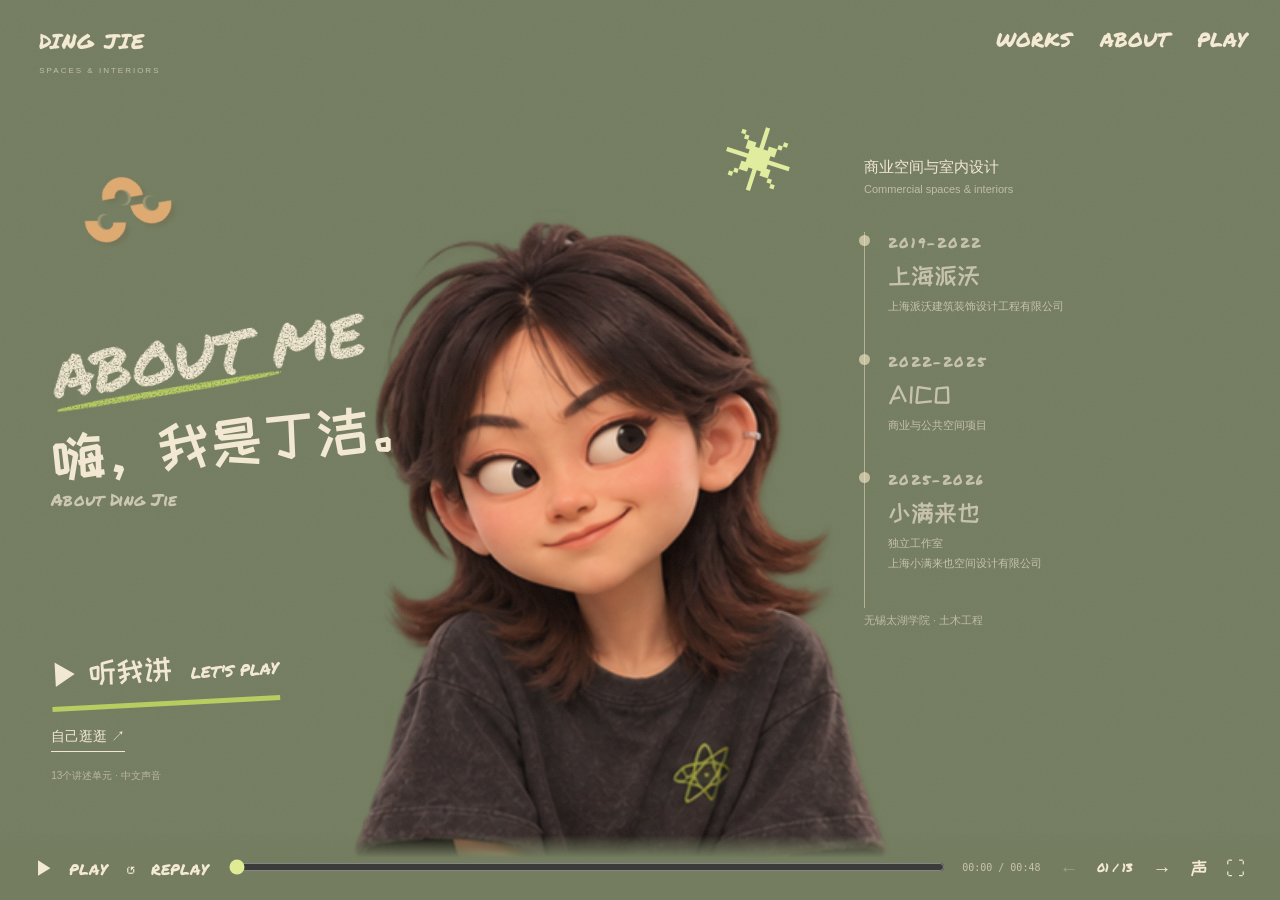
==== show/index.html @ 7f43429e "Add unified narrated clay-style portfolio with 13 chapters" ====
<!doctype html>
<html lang="zh-CN">
<head>
  <meta charset="utf-8">
  <meta name="viewport" content="width=device-width,initial-scale=1">
  <meta name="description" content="丁洁的商业空间与室内设计作品集。听我讲，也可以自己逛。">
  <title>丁洁 · 空间有戏 / Spaces in Play</title>
  <link rel="icon" href="data:,">
  <link rel="stylesheet" href="stage.css">
</head>
<body data-kind="about">
  <svg class="definitions" aria-hidden="true"><defs><filter id="chalk"><feTurbulence type="fractalNoise" baseFrequency=".64" numOctaves="3" seed="7" result="grain"/><feColorMatrix in="grain" type="matrix" values="0 0 0 0 1 0 0 0 0 1 0 0 0 0 1 0 0 0 3 -.55" result="mask"/><feComposite in="SourceGraphic" in2="mask" operator="in"/></filter></defs></svg>
  <div class="grain" aria-hidden="true"></div>
  <header>
    <button class="brand" id="home">DING JIE<span>SPACES & INTERIORS</span></button>
    <nav aria-label="主导航"><button id="works">WORKS<span>作品</span></button><button id="about">ABOUT<span>关于我</span></button><button id="navPlay">PLAY<span>听我讲</span></button></nav>
  </header>
  <main id="stage">
    <div class="headline"><p id="chapterTag"></p><h1 id="chapterTitle">ABOUT ME</h1><h2 id="subtitle">嗨，我是丁洁。</h2><p id="englishTitle"></p></div>
    <div class="clay-ribbon" aria-hidden="true"><i></i><b></b><em></em></div>
    <div id="paper" class="paper" hidden>
      <div class="clay-dots" aria-hidden="true"><i></i><i></i><i></i></div>
      <div id="artwork" class="artwork"></div>
      <p id="sourceNote" class="source-note"></p>
    </div>
    <aside id="resume" class="resume">
      <p class="intro">商业空间与室内设计<span>Commercial spaces & interiors</span></p>
      <ol><li><time>2019–2022</time><h3>上海派沃</h3><p>上海派沃建筑装饰设计工程有限公司</p></li><li><time>2022–2025</time><h3>AICO</h3><p>商业与公共空间项目</p></li><li><time>2025–2026</time><h3>小满来也</h3><p>独立工作室<br>上海小满来也空间设计有限公司</p></li></ol>
      <p class="education">无锡太湖学院 · 土木工程</p>
    </aside>
    <div id="actor" class="actor"><canvas id="cast" aria-label="丁洁的粘土卡通讲解角色"></canvas><img id="fallback" src="assets/character.png" alt="丁洁的卡通形象"></div>
    <div id="scribble" class="scribble" aria-hidden="true">✳</div>
    <div id="actionLabel" class="action-label" aria-hidden="true"></div>
    <div id="outro" class="outro" hidden><p>让想法进入空间，<br>把关系想清楚。</p><a href="mailto:1161337508@qq.com">1161337508@qq.com ↗</a><a href="assets/portfolio.pdf" download="丁洁_作品集.pdf">完整作品集 PDF ↓</a></div>
    <div id="welcome" class="welcome"><button id="start">▶ 听我讲<span>LET'S PLAY</span></button><button id="browse">自己逛逛 ↗</button><small>13个讲述单元 · 中文声音</small></div>
    <p id="caption" class="caption"></p>
  </main>
  <footer>
    <button id="play" aria-label="播放或暂停">▶ <span>PLAY</span></button>
    <button id="replay" aria-label="重播本页">↺ <span>REPLAY</span></button>
    <label class="seek-wrap"><span class="sr-only">本页播放进度</span><input id="seek" type="range" min="0" max="100" step="0.05" value="0"></label>
    <span id="clock">00:00 / 00:00</span>
    <button id="prev" aria-label="上一页">←</button><span id="pageNumber">01 / 13</span><button id="next" aria-label="下一页">→</button>
    <button id="mute" aria-label="关闭声音" aria-pressed="false">声</button><button id="full" aria-label="进入全屏">⛶</button>
  </footer>
  <p id="notice" role="status" class="notice" hidden></p>
  <dialog id="chapters"><button class="close" aria-label="关闭作品目录">×</button><h2>随便逛逛。</h2><p>选一个空间，也可以从头听我讲。</p><ol id="chapterList"></ol><a href="assets/portfolio.pdf" download>完整作品集 PDF ↓</a></dialog>
  <dialog id="lightbox"><button class="close" aria-label="关闭大图">×</button><img id="largeImage" alt="作品图面放大"><p id="largeLabel"></p></dialog>
  <audio id="voice" preload="metadata"></audio>
  <script src="content.js"></script><script src="stage.js"></script>
</body>
</html>
---- show/stage.css ----
@font-face{font-family:Marker;src:url('assets/marker.ttf') format('truetype');font-display:swap}@font-face{font-family:Kuaile;src:url('assets/kuaile.ttf') format('truetype');font-display:swap}
:root{--paper:#efe5d1;--ink:#34302a;--lime:#b8ce5f;--olive:#747d60;--light:#f4ead3}*{box-sizing:border-box}body{margin:0;overflow:hidden;background:var(--paper);color:var(--ink);font-family:'Microsoft YaHei','PingFang SC',sans-serif;transition:background .35s}button,a,input{-webkit-tap-highlight-color:transparent}button{font:inherit;color:inherit;background:none;border:0;cursor:pointer}button:focus-visible,a:focus-visible,input:focus-visible{outline:3px solid var(--lime);outline-offset:6px}a{color:inherit}button[disabled]{opacity:.3;cursor:default}[hidden]{display:none!important}.definitions{position:absolute;width:0;height:0;pointer-events:none}.grain{position:fixed;inset:0;z-index:20;opacity:.105;pointer-events:none;background-image:url("data:image/svg+xml,%3Csvg xmlns='http://www.w3.org/2000/svg' width='200' height='200'%3E%3Cfilter id='n'%3E%3CfeTurbulence type='fractalNoise' baseFrequency='.67' numOctaves='3' stitchTiles='stitch'/%3E%3C/filter%3E%3Cpath filter='url(%23n)' opacity='.5' fill='%23887552' d='M0 0h200v200H0z'/%3E%3C/svg%3E")}
header{position:fixed;z-index:30;inset:0 0 auto;display:flex;justify-content:space-between;align-items:start;padding:25px 2.6vw;pointer-events:none}header>*{pointer-events:auto}.brand{font-family:Marker,cursive;font-size:21px;text-align:left;letter-spacing:1px}.brand span{display:block;font:8px/1.8 sans-serif;letter-spacing:2px;margin-top:7px;opacity:.6}nav{display:flex;gap:28px;font-family:Marker,cursive;font-size:20px}nav button{position:relative;padding:0 0 8px}nav button span{position:absolute;top:28px;left:0;font:10px Kuaile,sans-serif;opacity:0;transition:opacity .15s}nav button:hover span,nav button:focus-visible span{opacity:1}nav button::after{content:'';position:absolute;bottom:0;left:0;right:0;border-bottom:3px solid currentColor;transform:rotate(-5deg) scaleX(0);transition:transform .2s}nav button:hover::after{transform:rotate(-5deg) scaleX(1)}
#stage{position:relative;height:100svh;min-height:570px;isolation:isolate;overflow:hidden}.headline{position:absolute;left:3.4%;top:11.5%;width:65%;z-index:9;pointer-events:none}.headline>p:first-child{font-size:10px;letter-spacing:1.3px;margin:0 0 9px;opacity:.65}.headline h1{font-family:Marker,cursive;font-size:clamp(48px,5.5vw,94px);line-height:1.04;font-weight:400;margin:0;filter:url(#chalk);transform:rotate(-1.7deg);width:max-content;max-width:100%;position:relative}.headline h1::after{content:'';position:absolute;left:0;width:72%;bottom:-4px;height:7px;background:var(--lime);border-radius:70% 15%;z-index:-1;transform:rotate(-1deg)}.headline h2{font-family:Kuaile,cursive;font-weight:400;font-size:clamp(22px,2.4vw,36px);margin:13px 0 0;line-height:1.2;transform:rotate(-1deg)}#englishTitle{font-family:Marker,cursive;margin:8px 0 0;font-size:14px;opacity:.7;letter-spacing:.3px}
.paper{position:absolute;left:2.3%;top:30%;width:68%;height:57%;padding:25px 16px 32px;z-index:3;background:#f7eedc;box-shadow:5px 8px 14px #72512c2b;border:4px solid #4c4234;border-radius:23px 15px 26px 17px/18px 27px 15px 25px;transform:rotate(-.6deg);transform-origin:85% 65%;transition:transform .3s,width .3s,left .3s;outline:1px solid #6b5c4630;outline-offset:-6px}.paper::after{content:'';position:absolute;inset:-1px;border:1px solid #65544088;border-radius:inherit;pointer-events:none;transform:translate(2px,2px)}.clay-dots{position:absolute;left:18px;top:9px;display:flex;gap:9px}.clay-dots i{display:block;width:14px;height:14px;background:#c55139;border-radius:47% 55% 43% 58%;box-shadow:inset 2px 3px 4px #fff5,inset -2px -2px 3px #54221b44,2px 3px 3px #6e503738}.clay-dots i:nth-child(2){background:#d6a337}.clay-dots i:nth-child(3){background:#829c46}.artwork{display:flex;gap:16px;align-items:stretch;height:100%;position:relative;overflow:hidden}.artwork figure{margin:0;min-width:0;flex:1;display:flex;flex-direction:column;position:relative;padding:0 4px;transition:opacity .3s,transform .3s}.artwork button.image{flex:1;min-height:0;width:100%;padding:0;display:flex;align-items:center;justify-content:center;overflow:hidden;position:relative}.artwork img{width:100%;height:100%;object-fit:contain;display:block}.artwork figcaption{font-size:12px;text-align:center;padding-top:10px;line-height:1.6;opacity:.85}.artwork figcaption b{font:clamp(40px,4.6vw,78px)/1.05 Marker,cursive;display:block;filter:url(#chalk);margin-top:2px}.artwork figcaption em{display:block;font:18px Marker,cursive;font-style:normal;margin-top:5px}.artwork figure.selected figcaption b::after{content:'';position:absolute;width:110px;height:68px;bottom:29px;left:50%;transform:translateX(-50%) rotate(-6deg);border:6px solid var(--lime);border-radius:48% 58% 44% 60%;opacity:.9}.artwork figure.muted{opacity:.4;transform:scale(.96)}.source-note{position:absolute;bottom:6px;left:16px;right:16px;margin:0;font-size:9px;opacity:.6;text-align:center}.artwork.duo figure:first-child{flex:.65}.artwork.duo figure:nth-child(2){flex:1.3}.artwork.four figure{flex:1}.artwork.four figcaption{font-size:11px}.artwork.four{gap:8px}.artwork.single img{object-fit:contain}.artwork.study .mini{position:absolute;left:1%;bottom:2%;width:28%;height:35%;padding:7px 7px 24px;background:#fff7e6;box-shadow:3px 4px 5px #66553b33;transform:rotate(-3deg);z-index:2}.artwork.study>.mini figcaption{position:absolute;bottom:4px;left:0;right:0;font-size:9px}.artwork.study figure:not(.mini){padding-left:22%}.figure-link{font-family:Kuaile,Marker,cursive;font-size:18px;margin-top:9px;text-decoration:underline}.floor-index{display:flex;gap:15px;position:absolute;bottom:11px;left:20px;z-index:10}.floor-index button{font:22px Marker,cursive;opacity:.42}.floor-index .active{opacity:1;text-decoration:underline;text-decoration-color:var(--lime);text-decoration-thickness:5px}.scope-note{position:absolute;left:4%;top:8%;max-width:85%;font-size:15px;line-height:1.8;background:#f8eedbdc;padding:12px 18px;border-left:5px solid var(--lime);z-index:5}.scope-note strong{font-family:Kuaile,cursive;font-weight:400;font-size:22px;display:block;margin-bottom:5px}.scope-note p{margin:0}
.actor{position:absolute;right:-5.5%;bottom:4.8%;width:47%;z-index:7;transform-origin:80% 100%;pointer-events:none;will-change:transform}.actor canvas{width:100%;height:auto;display:none;filter:drop-shadow(3px 5px 2px #533c251a)}.actor.ready canvas{display:block}.actor.ready img{display:none}.actor img{display:block;width:100%}.scribble{position:absolute;right:7%;top:15%;font:70px Kuaile,cursive;color:#a6ba4b;z-index:5;transform:rotate(18deg);pointer-events:none}.action-label{position:absolute;right:18%;top:27%;font:18px Kuaile,cursive;transform:rotate(7deg);z-index:8;pointer-events:none;color:#697e36}.clay-ribbon{position:absolute;left:49%;top:12%;width:110px;height:90px;transform:rotate(-14deg);z-index:1;filter:drop-shadow(3px 7px 3px #6a45232a)}.clay-ribbon i,.clay-ribbon b,.clay-ribbon em{position:absolute;border:18px solid #dfaa70;border-top-color:transparent;border-right-color:transparent;border-radius:50%;width:57px;height:60px;left:0;top:26px;transform:rotate(-20deg);box-shadow:inset 2px 3px 2px #ffdab650}.clay-ribbon b{left:37px;top:5px;transform:rotate(150deg)}.clay-ribbon em{left:70px;top:29px;transform:rotate(-30deg)}
.caption{position:absolute;bottom:8.5%;left:5%;width:61%;z-index:13;text-align:center;margin:0;padding:10px 16px;font-size:15px;line-height:1.75;background:#eee5d3e8;border-radius:2px;box-shadow:0 2px 7px #573e1e0d}.caption:empty{display:none}.resume{display:none}.welcome{position:absolute;left:4%;bottom:13%;z-index:15;display:flex;flex-direction:column;align-items:start;gap:17px}.welcome button:first-child{font:30px Kuaile,cursive;border-bottom:5px solid var(--lime);transform:rotate(-3deg);padding:0 0 10px}.welcome button:first-child span{font:16px Marker,cursive;margin-left:18px}.welcome button:nth-child(2){font-size:14px;border-bottom:1px solid currentColor;padding:5px 0}.welcome small{font-size:10px;opacity:.55}.welcome[hidden]{display:none}.outro{position:absolute;left:5%;top:40%;z-index:6;max-width:62%}.outro>p{font:42px/1.5 Kuaile,cursive;margin:0 0 25px}.outro a{display:block;width:max-content;max-width:100%;font-size:17px;margin:14px 0;text-decoration:none;border-bottom:2px solid #a7bc66;padding-bottom:6px}
body[data-kind=about],body[data-kind=end]{background:var(--olive);color:var(--light)}body[data-kind=about] .headline{top:36%;left:4%;width:37%}body[data-kind=about] .headline h1{font-size:clamp(38px,4.6vw,76px);transform:rotate(-8deg)}body[data-kind=about] .headline h2{font-size:clamp(38px,4.5vw,70px);margin-top:17px;transform:rotate(-5deg)}body[data-kind=about] .headline>p:first-child{display:none}body[data-kind=about] #englishTitle{font-size:17px;max-width:240px;margin-top:16px}body[data-kind=about] .actor{right:29%;bottom:0;width:58%;z-index:2}body[data-kind=about] .resume{position:absolute;display:block;right:4.5%;top:17%;width:28%;z-index:8}.resume .intro{font-size:15px;line-height:1.8;margin:0 0 32px}.resume .intro span{display:block;font-size:11px;opacity:.6}.resume ol{list-style:none;padding:0 0 0 23px;margin:0;border-left:1px solid #f2e7c680}.resume li{position:relative;padding:0 0 34px;opacity:.65;transition:opacity .25s}.resume li::before{content:'';position:absolute;left:-29px;top:3px;width:11px;height:11px;background:#f3e6c4;border-radius:50%}.resume li.selected{opacity:1}.resume li.selected::before{background:#dbe68e;box-shadow:0 0 0 4px #e9f2a51c}.resume time{font:14px Marker,cursive;letter-spacing:2px}.resume h3{font:25px Kuaile,Marker,cursive;margin:11px 0 9px}.resume li p{font-size:11px;line-height:1.8;margin:0}.resume .education{font-size:11px;opacity:.6;margin-top:5px}body[data-kind=about] .clay-ribbon{left:5%;top:18%;transform:rotate(-25deg) scale(.7)}body[data-kind=about] .scribble{right:38%;top:14%;color:#e2ee9e}body[data-kind=about] .action-label{display:none}body[data-kind=about] .caption{background:#687254eb;left:30%;bottom:11%;width:55%;color:#f4ecd8}body[data-kind=end] .actor{right:-6%;width:47%}body[data-kind=end] .caption{background:#687254e8;color:#f3e9d2}
footer{position:fixed;bottom:0;left:0;right:0;height:65px;display:flex;align-items:center;gap:19px;padding:10px 2.7vw;z-index:25;background:linear-gradient(transparent,var(--paper) 35%);font-family:Marker,Kuaile,cursive;font-size:19px}footer button{padding:5px 0;white-space:nowrap}footer button span{font-size:15px;margin-left:8px}.seek-wrap{display:block;flex:1;min-width:30px}#seek{width:100%;accent-color:#75664c;cursor:pointer}#clock{font:10px monospace;white-space:nowrap;opacity:.65}#pageNumber{font:12px Marker,cursive;white-space:nowrap}body[data-kind=about] footer,body[data-kind=end] footer{background:linear-gradient(transparent,var(--olive) 35%)}body[data-kind=about] #seek,body[data-kind=end] #seek{accent-color:#dfec94}#mute,#full{font:19px Kuaile,cursive}.notice{position:fixed;left:50%;bottom:80px;transform:translateX(-50%);padding:10px 18px;background:#353b29;color:#faf1dc;z-index:60;font-size:13px;max-width:90vw;box-shadow:3px 4px 10px #3333;line-height:1.6}
dialog{border:2px solid #554a36;border-radius:18px 12px;background:#f4ead6;color:#383124;max-height:86svh;max-width:92vw;padding:30px;box-shadow:4px 8px 18px #20170566}dialog::backdrop{background:#273120db}.close{position:absolute;right:13px;top:4px;font-size:30px;z-index:2}#chapters{width:570px}#chapters h2{font:35px Kuaile,cursive;margin:0}#chapters>p{font-size:12px;opacity:.65}#chapterList{list-style:none;padding:0;margin:25px 0;display:grid;gap:7px}#chapterList button{display:flex;gap:17px;padding:9px 0;width:100%;text-align:left;border-bottom:1px solid #a6997738;font-size:14px;line-height:1.6}#chapterList b{font:20px Marker,cursive;min-width:25px;color:#829543}#chapterList small{display:block;font-size:10px;opacity:.6}#chapters>a{font-size:13px}#lightbox{width:max-content;padding:34px 15px 12px}#largeImage{display:block;max-width:87vw;max-height:74svh;object-fit:contain}#largeLabel{font-size:12px;margin:9px 0 0}#lightbox .close{background:#f3ead6}#lightbox img{touch-action:pinch-zoom}.sr-only{position:absolute;width:1px;height:1px;overflow:hidden;clip:rect(0,0,0,0)}
@media(min-width:1600px){.paper{top:29%;height:59%}.headline{top:10%}.actor{width:45%}.caption{font-size:17px}footer{height:72px}}
@media(max-height:650px) and (min-width:801px){header{padding-top:17px}.headline{top:13%}.headline h1{font-size:55px}.headline h2{font-size:24px;margin-top:8px}#englishTitle{font-size:11px}.paper{top:34%;height:49%}.actor{width:42%;right:-4%}.caption{bottom:12%;font-size:12px;padding:5px}.resume li{padding-bottom:18px}.resume .intro{margin-bottom:18px}.resume h3{font-size:19px;margin:7px 0}.resume li p{font-size:9px}body[data-kind=about] .resume{top:19%}body[data-kind=about] .headline{top:29%}body[data-kind=about] .headline h1{font-size:45px}body[data-kind=about] .headline h2{font-size:44px}body[data-kind=about] .actor{width:49%;right:31%}.welcome{bottom:15%}.welcome button:first-child{font-size:23px}footer{height:55px;font-size:15px}}
@media(max-width:800px){body{overflow-y:auto}#stage{height:100svh;min-height:730px}header{padding:21px 5%;align-items:center}.brand{font-size:16px}.brand span{font-size:6px;letter-spacing:1px}nav{gap:17px;font-size:13px}.headline{left:5%;top:12%;width:91%}.headline h1{font-size:clamp(35px,8vw,60px)}.headline h2{font-size:24px;margin-top:10px}#englishTitle{font-size:11px}.headline>p:first-child{font-size:8px}.paper{left:4%;width:92%;top:29%;height:40%;padding:23px 9px 23px;border-width:3px;z-index:3}.clay-dots{left:12px;top:7px;gap:6px}.clay-dots i{width:10px;height:10px}.artwork{gap:8px}.artwork figcaption{font-size:9px;padding-top:5px}.artwork figcaption b{font-size:42px}.artwork figcaption em{font-size:13px}.artwork figure.selected figcaption b::after{height:40px;width:65px;bottom:23px;border-width:4px}.source-note{font-size:7px;bottom:4px;left:10px;right:10px}.actor{right:-4%;bottom:11%;width:56%;z-index:6}.scribble{font-size:40px;top:71%;right:50%}.action-label{right:50%;top:78%;font-size:15px}.clay-ribbon{left:72%;top:14%;transform:rotate(-14deg) scale(.48)}.caption{left:5%;width:55%;bottom:15%;font-size:11px;line-height:1.8;padding:8px}.artwork.four{display:grid;grid-template-columns:1fr 1fr;gap:7px}.artwork.four figure{min-height:0}.artwork.four figcaption{font-size:8px}.artwork.four button.image{min-height:30px}.floor-index{gap:12px;left:10px;bottom:8px}.floor-index button{font-size:15px}.scope-note{font-size:10px;padding:8px;max-width:92%}.scope-note strong{font-size:16px}footer{height:67px;gap:10px;padding:12px 5%;background:var(--paper);font-size:17px}footer button span{display:none}#clock{display:none}#pageNumber{font-size:10px}.seek-wrap{min-width:50px}#mute,#full{font-size:17px}body[data-kind=about] .headline{left:5%;top:17%;width:90%}body[data-kind=about] .headline h1{font-size:40px;transform:rotate(-5deg)}body[data-kind=about] .headline h2{font-size:35px;margin-top:10px}body[data-kind=about] #englishTitle{display:none}body[data-kind=about] .resume{right:5%;top:35%;width:46%}.resume .intro{font-size:11px;margin-bottom:20px}.resume .intro span{font-size:8px}.resume ol{padding-left:16px}.resume li{padding-bottom:28px}.resume li::before{left:-21px;width:9px;height:9px}.resume h3{font-size:20px;margin:8px 0}.resume li p{font-size:9px}.resume time{font-size:10px;letter-spacing:1px}.resume .education{font-size:9px}body[data-kind=about] .actor{right:40%;bottom:24%;width:74%;z-index:2}body[data-kind=about] .clay-ribbon{left:72%;top:16%;transform:rotate(-14deg) scale(.45)}body[data-kind=about] .scribble{right:15%;top:25%;font-size:38px}.welcome{left:5%;bottom:14%;gap:12px}.welcome button:first-child{font-size:25px}.welcome button:first-child span{font-size:11px;margin-left:11px}.welcome button:nth-child(2){font-size:12px}.welcome small{font-size:8px}body[data-kind=about] .caption{left:5%;width:90%;bottom:12%;font-size:11px}body[data-kind=end] .headline{top:17%}body[data-kind=end] .actor{width:62%;bottom:11%;right:-10%}.outro{left:5%;top:40%;max-width:87%}.outro>p{font-size:28px}.outro a{font-size:13px}.outro a:last-child{max-width:50%}body[data-kind=end] .caption{width:55%;bottom:14%}dialog{padding:26px 20px}#chapterList button{font-size:12px}}
@media(prefers-reduced-motion:reduce){*{transition:none!important;animation:none!important;scroll-behavior:auto!important}}
body:not([data-kind=about]):not([data-kind=end]) #englishTitle{display:none}
@media(min-width:801px){.paper{top:32%;height:50%}.headline{top:10.5%}.caption{bottom:9.5%;padding:7px 14px}}
@media(min-width:801px){body[data-kind=about] .actor{width:54%;right:30%}}
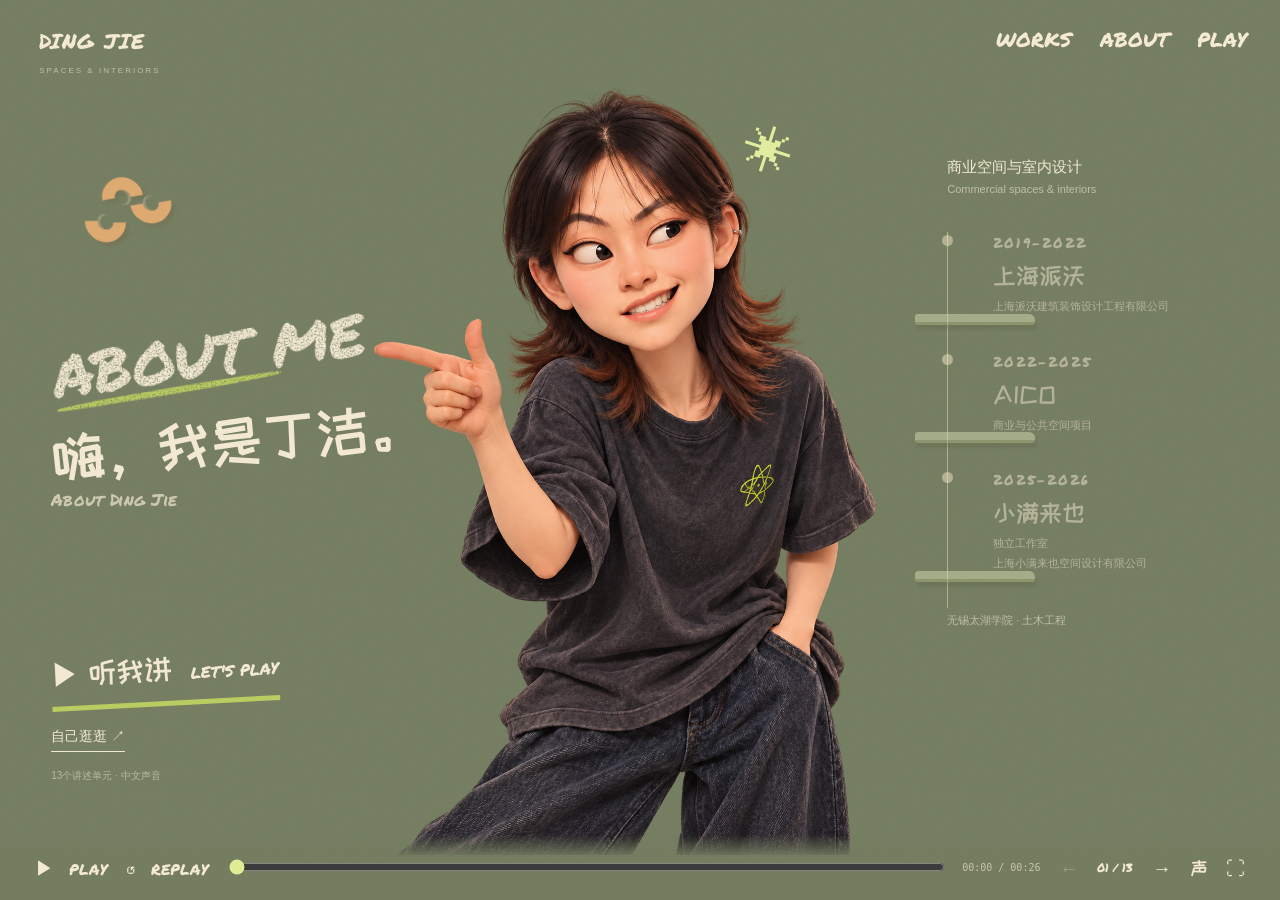
==== commit ba2d3afb: "Build a persistent spatial narrator with supported jumps and contact-driven props" ====
--- a/show/index.html
+++ b/show/index.html
@@ -6,7 +6,8 @@
   <meta name="description" content="丁洁的商业空间与室内设计作品集。听我讲，也可以自己逛。">
   <title>丁洁 · 空间有戏 / Spaces in Play</title>
   <link rel="icon" href="data:,">
-  <link rel="stylesheet" href="stage.css">
+  <link rel="stylesheet" href="stage.css?v=space-2">
+  <link rel="stylesheet" href="space.css?v=space-2">
 </head>
 <body data-kind="about">
   <svg class="definitions" aria-hidden="true"><defs><filter id="chalk"><feTurbulence type="fractalNoise" baseFrequency=".64" numOctaves="3" seed="7" result="grain"/><feColorMatrix in="grain" type="matrix" values="0 0 0 0 1 0 0 0 0 1 0 0 0 0 1 0 0 0 3 -.55" result="mask"/><feComposite in="SourceGraphic" in2="mask" operator="in"/></filter></defs></svg>
@@ -34,6 +35,7 @@
     <div id="outro" class="outro" hidden><p>让想法进入空间，<br>把关系想清楚。</p><a href="mailto:1161337508@qq.com">1161337508@qq.com ↗</a><a href="assets/portfolio.pdf" download="丁洁_作品集.pdf">完整作品集 PDF ↓</a></div>
     <div id="welcome" class="welcome"><button id="start">▶ 听我讲<span>LET'S PLAY</span></button><button id="browse">自己逛逛 ↗</button><small>13个讲述单元 · 中文声音</small></div>
     <p id="caption" class="caption"></p>
+    <div id="walker" aria-label="在数字空间里讲解的丁洁" hidden><div class="foot-shadow"></div><canvas id="walkingCast"></canvas></div>
   </main>
   <footer>
     <button id="play" aria-label="播放或暂停">▶ <span>PLAY</span></button>
@@ -47,6 +49,6 @@
   <dialog id="chapters"><button class="close" aria-label="关闭作品目录">×</button><h2>随便逛逛。</h2><p>选一个空间，也可以从头听我讲。</p><ol id="chapterList"></ol><a href="assets/portfolio.pdf" download>完整作品集 PDF ↓</a></dialog>
   <dialog id="lightbox"><button class="close" aria-label="关闭大图">×</button><img id="largeImage" alt="作品图面放大"><p id="largeLabel"></p></dialog>
   <audio id="voice" preload="metadata"></audio>
-  <script src="content.js"></script><script src="stage.js"></script>
+  <script src="content.js?v=space-3"></script><script src="space.js?v=space-3"></script><script src="stage.js?v=space-3"></script>
 </body>
 </html>
--- a/show/stage.css
+++ b/show/stage.css
@@ -13,5 +13,12 @@
 @media(max-width:800px){body{overflow-y:auto}#stage{height:100svh;min-height:730px}header{padding:21px 5%;align-items:center}.brand{font-size:16px}.brand span{font-size:6px;letter-spacing:1px}nav{gap:17px;font-size:13px}.headline{left:5%;top:12%;width:91%}.headline h1{font-size:clamp(35px,8vw,60px)}.headline h2{font-size:24px;margin-top:10px}#englishTitle{font-size:11px}.headline>p:first-child{font-size:8px}.paper{left:4%;width:92%;top:29%;height:40%;padding:23px 9px 23px;border-width:3px;z-index:3}.clay-dots{left:12px;top:7px;gap:6px}.clay-dots i{width:10px;height:10px}.artwork{gap:8px}.artwork figcaption{font-size:9px;padding-top:5px}.artwork figcaption b{font-size:42px}.artwork figcaption em{font-size:13px}.artwork figure.selected figcaption b::after{height:40px;width:65px;bottom:23px;border-width:4px}.source-note{font-size:7px;bottom:4px;left:10px;right:10px}.actor{right:-4%;bottom:11%;width:56%;z-index:6}.scribble{font-size:40px;top:71%;right:50%}.action-label{right:50%;top:78%;font-size:15px}.clay-ribbon{left:72%;top:14%;transform:rotate(-14deg) scale(.48)}.caption{left:5%;width:55%;bottom:15%;font-size:11px;line-height:1.8;padding:8px}.artwork.four{display:grid;grid-template-columns:1fr 1fr;gap:7px}.artwork.four figure{min-height:0}.artwork.four figcaption{font-size:8px}.artwork.four button.image{min-height:30px}.floor-index{gap:12px;left:10px;bottom:8px}.floor-index button{font-size:15px}.scope-note{font-size:10px;padding:8px;max-width:92%}.scope-note strong{font-size:16px}footer{height:67px;gap:10px;padding:12px 5%;background:var(--paper);font-size:17px}footer button span{display:none}#clock{display:none}#pageNumber{font-size:10px}.seek-wrap{min-width:50px}#mute,#full{font-size:17px}body[data-kind=about] .headline{left:5%;top:17%;width:90%}body[data-kind=about] .headline h1{font-size:40px;transform:rotate(-5deg)}body[data-kind=about] .headline h2{font-size:35px;margin-top:10px}body[data-kind=about] #englishTitle{display:none}body[data-kind=about] .resume{right:5%;top:35%;width:46%}.resume .intro{font-size:11px;margin-bottom:20px}.resume .intro span{font-size:8px}.resume ol{padding-left:16px}.resume li{padding-bottom:28px}.resume li::before{left:-21px;width:9px;height:9px}.resume h3{font-size:20px;margin:8px 0}.resume li p{font-size:9px}.resume time{font-size:10px;letter-spacing:1px}.resume .education{font-size:9px}body[data-kind=about] .actor{right:40%;bottom:24%;width:74%;z-index:2}body[data-kind=about] .clay-ribbon{left:72%;top:16%;transform:rotate(-14deg) scale(.45)}body[data-kind=about] .scribble{right:15%;top:25%;font-size:38px}.welcome{left:5%;bottom:14%;gap:12px}.welcome button:first-child{font-size:25px}.welcome button:first-child span{font-size:11px;margin-left:11px}.welcome button:nth-child(2){font-size:12px}.welcome small{font-size:8px}body[data-kind=about] .caption{left:5%;width:90%;bottom:12%;font-size:11px}body[data-kind=end] .headline{top:17%}body[data-kind=end] .actor{width:62%;bottom:11%;right:-10%}.outro{left:5%;top:40%;max-width:87%}.outro>p{font-size:28px}.outro a{font-size:13px}.outro a:last-child{max-width:50%}body[data-kind=end] .caption{width:55%;bottom:14%}dialog{padding:26px 20px}#chapterList button{font-size:12px}}
 @media(prefers-reduced-motion:reduce){*{transition:none!important;animation:none!important;scroll-behavior:auto!important}}
 body:not([data-kind=about]):not([data-kind=end]) #englishTitle{display:none}
+.comparison figure:nth-child(2).selected:not(.marked) figcaption b::after{opacity:0}
+.comparison figure.marked figcaption b::after{transition:opacity .2s;opacity:.9}
+.comparison figcaption b{position:relative;width:max-content;margin-left:auto;margin-right:auto}
+.comparison figure.selected figcaption b::after{top:50%;bottom:auto;left:50%;width:1.65em;height:1.15em;transform:translate(-50%,-50%) rotate(-6deg)}
+.comparison img{mix-blend-mode:multiply}
+.entering-plan{animation:bring-plan .55s steps(5,end) both}
+@keyframes bring-plan{from{transform:translateX(38px) rotate(2deg);opacity:.2}to{transform:translateX(0) rotate(0);opacity:1}}
 @media(min-width:801px){.paper{top:32%;height:50%}.headline{top:10.5%}.caption{bottom:9.5%;padding:7px 14px}}
 @media(min-width:801px){body[data-kind=about] .actor{width:54%;right:30%}}
--- a/show/space.css
+++ b/show/space.css
@@ -0,0 +1,52 @@
+/* One content space, with an independent performer that survives chapter changes. */
+body:not([data-kind=about]) .actor{display:none!important}
+body[data-kind=about] .actor{display:block;transform:none!important;right:31%;bottom:5%;width:auto;height:86vh;max-width:58vw;z-index:6}
+body[data-kind=about] .actor canvas{display:none!important}
+body[data-kind=about] .actor img,body[data-kind=about] .actor.ready img{display:block!important;width:auto;height:100%;object-fit:contain}
+.headline{width:89%}
+.paper{left:4%;width:92%;top:31%;height:52%;transform-origin:50% 80%}
+.caption{left:17%;width:67%;bottom:9%;z-index:14}
+.clay-ribbon{left:68%;top:13%;transform:rotate(-14deg) scale(.8)}
+.scribble{right:7%;top:14%;font-size:50px}
+.action-label{right:8%;top:26%;font-size:17px}
+.paper .artwork{gap:25px}
+.paper .artwork>figure{background:#f8f0d8cc;border:1px solid #95846a33;border-radius:3px 1px 4px 2px;box-shadow:3px 3px 5px #66523816;padding:4px}
+.paper .artwork.duo figure:first-child{flex:1}
+.paper .artwork.duo figure:nth-child(2){flex:1}
+.paper .artwork.study .mini{width:23%;height:37%}
+#walker{position:fixed;left:0;top:0;width:clamp(90px,13.5vh,170px);height:auto;z-index:18;pointer-events:none;transform-origin:50% 100%;will-change:transform;isolation:isolate}
+#walker canvas{display:block;width:100%;height:auto;position:relative;z-index:2;filter:drop-shadow(1px 2px 1px #382e2218)}
+#walker .foot-shadow{position:absolute;width:59%;height:5%;bottom:-1.5%;left:20%;background:#463e2863;filter:blur(4px);border-radius:50%;transform:scaleX(.85);z-index:1}
+#walker[data-moving=true] .foot-shadow{transform:scaleX(.75)}
+#walker[data-behind=true]{z-index:4}
+.paper figure.space-focus .image::after{content:'';position:absolute;inset:2%;border:2px solid #a2b654a0;border-radius:45% 4% 6% 7%;pointer-events:none;transform:rotate(-.6deg)}
+.paper figure.space-touched{transition:none;transform:none}
+.paper figure.space-examine .image{filter:brightness(1.02)}
+.entering-plan{animation:none!important}
+.paper figure .image{transition:transform .25s}
+body[data-kind=about] .caption{left:19%;width:61%;bottom:10%;background:#687254eb}
+body[data-kind=end] .outro{top:38%;left:6%;max-width:83%}
+body[data-kind=end] .caption{left:17%;width:67%}
+body[data-kind=about] .resume{right:4%;width:22%}
+body[data-kind=about] .resume li{opacity:.5}
+body[data-kind=about] .resume li.selected{opacity:1}
+body[data-kind=about] .resume li>time,body[data-kind=about] .resume li>h3,body[data-kind=about] .resume li>p{margin-left:22px}
+body[data-kind=about] .resume li::after{content:'';position:absolute;left:-56px;bottom:26px;width:120px;height:8px;border-radius:3px 6px 3px 3px;background:#d4dcb0;border-bottom:3px solid #a1ae79;box-shadow:2px 5px 3px #35412246}
+#walker[data-air=true] .foot-shadow{opacity:.16;transform:scaleX(.45)}
+body[data-space-transition=true] .paper{animation:space-arrive .6s ease both}
+@keyframes space-arrive{from{opacity:0}to{opacity:1}}
+@media(min-width:1600px){.paper{top:30%;height:53%}}
+@media(max-height:650px) and (min-width:801px){.paper{top:33%;height:49%}body[data-kind=about] .actor{right:31%;height:82vh}.caption{bottom:11%}}
+@media(max-width:800px){
+  .headline{width:91%}.paper{left:4%;width:92%;top:28%;height:43%}
+  .paper .artwork{gap:8px}.clay-ribbon{left:76%;top:15%;transform:rotate(-14deg) scale(.45)}
+  #walker{width:clamp(78px,12vh,108px)}
+  .caption{left:6%;width:88%;bottom:10.5%;font-size:11px;padding:8px;background:#eee5d3ed}
+  .action-label{top:73%;right:7%;font-size:14px}.scribble{top:76%;right:80%;font-size:35px}
+  body[data-kind=about] .actor{right:43%;bottom:23%;width:auto;height:58vh;max-width:none;z-index:6}
+  body[data-kind=about] .resume{right:5%;width:45%;top:34%}
+  body[data-kind=about] .caption{left:6%;width:88%;bottom:10.5%}
+  body[data-kind=end] .caption{left:6%;width:88%;bottom:10.5%}
+  .outro a:last-child{max-width:100%}
+}
+@media(prefers-reduced-motion:reduce){#walker{will-change:auto}.paper figure.space-touched{transform:none}.paper figure.space-examine .image{transform:none}}
